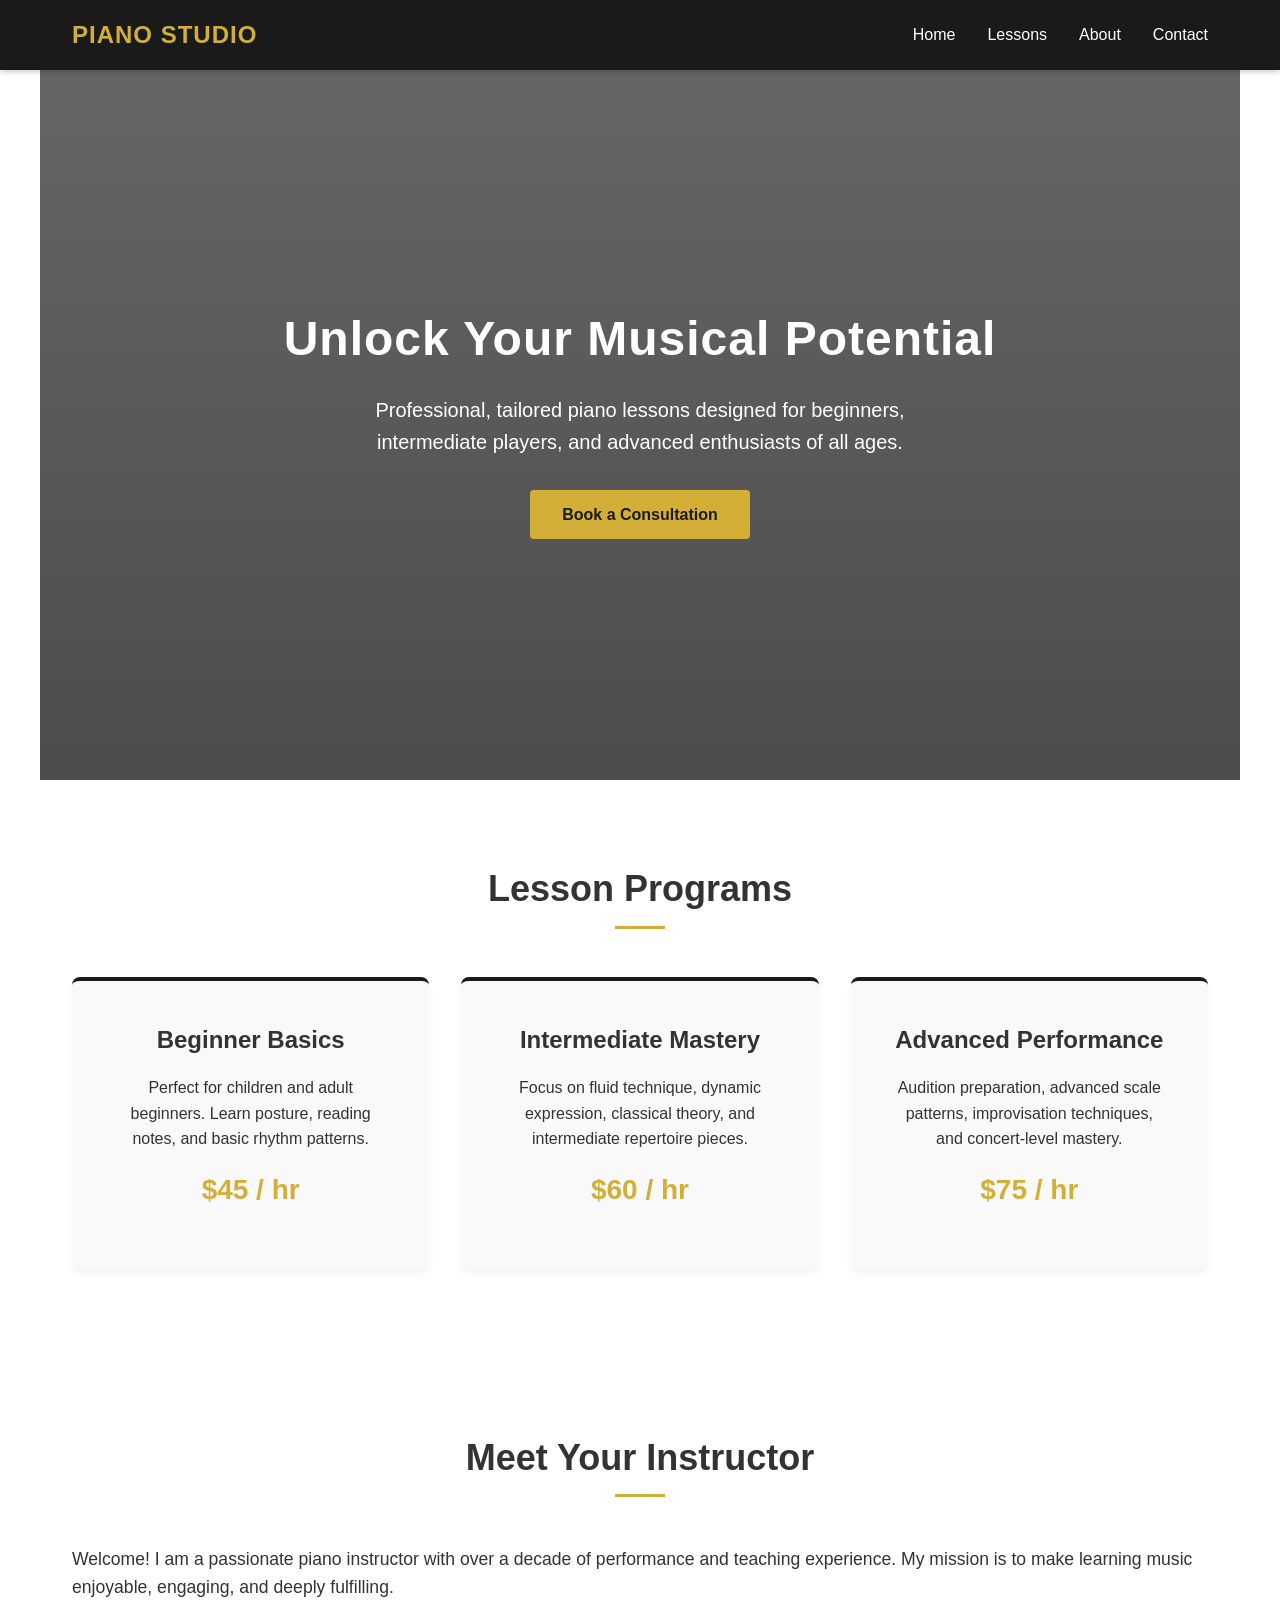
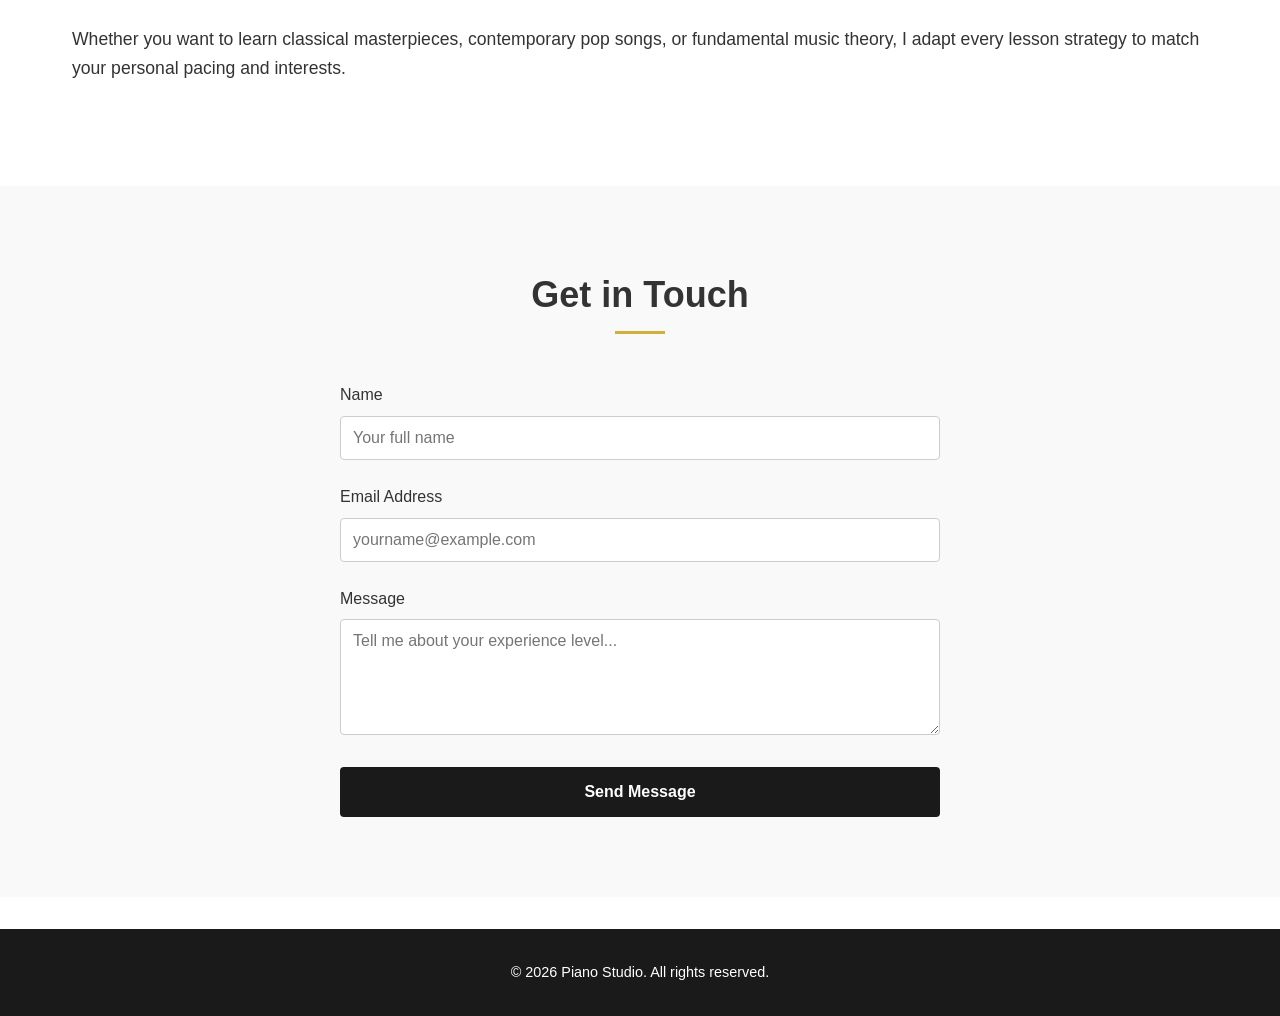
==== index.html @ cf5bf7f0 "Add files via upload" ====
<!DOCTYPE html>
<html lang="en">
<head>
    <meta charset="UTF-8">
    <meta name="viewport" content="width=device-width, initial-scale=1.0">
    <title>Piano Lessons | Custom Teacher Website</title>
    <style>
        :root {
            --primary: #1a1a1a;
            --accent: #d4af37; 
            --bg-light: #f9f9f9;
            --text-dark: #333333;
            --text-light: #ffffff;
        }
        
        * {
            margin: 0;
            padding: 0;
            box-sizing: border-box;
            font-family: 'Segoe UI', Tahoma, Geneva, Verdana, sans-serif;
        }

        body {
            color: var(--text-dark);
            line-height: 1.6;
            background-color: var(--text-light);
        }

        header {
            background-color: var(--primary);
            color: var(--text-light);
            position: fixed;
            width: 100%;
            top: 0;
            z-index: 1000;
            box-shadow: 0 2px 5px rgba(0,0,0,0.2);
        }

        .nav-container {
            max-width: 1200px;
            margin: 0 auto;
            display: flex;
            justify-content: space-between;
            align-items: center;
            padding: 1rem 2rem;
        }

        .logo {
            font-size: 1.5rem;
            font-weight: bold;
            color: var(--accent);
            text-transform: uppercase;
            letter-spacing: 1px;
        }

        nav ul {
            display: flex;
            list-style: none;
        }

        nav ul li {
            margin-left: 2rem;
        }

        nav ul li a {
            color: var(--text-light);
            text-decoration: none;
            font-weight: 500;
            transition: color 0.3s;
        }

        nav ul li a:hover {
            color: var(--accent);
        }

        .hero {
            background: linear-gradient(rgba(0,0,0,0.6), rgba(0,0,0,0.7)), url('https://unsplash.com') no-repeat center center/cover;
            height: 80vh;
            display: flex;
            align-items: center;
            justify-content: center;
            text-align: center;
            color: var(--text-light);
            padding: 0 1rem;
            margin-top: 60px;
        }

        .hero-content h1 {
            font-size: 3rem;
            margin-bottom: 1rem;
            letter-spacing: 1px;
        }

        .hero-content p {
            font-size: 1.25rem;
            margin-bottom: 2rem;
            max-width: 600px;
            margin-left: auto;
            margin-right: auto;
        }

        .btn {
            display: inline-block;
            background-color: var(--accent);
            color: var(--primary);
            padding: 0.75rem 2rem;
            text-decoration: none;
            font-weight: bold;
            border-radius: 4px;
            transition: background 0.3s, transform 0.2s;
        }

        .btn:hover {
            background-color: #bfa030;
            transform: translateY(-2px);
        }

        section {
            padding: 5rem 2rem;
            max-width: 1200px;
            margin: 0 auto;
        }

        .section-title {
            text-align: center;
            font-size: 2.25rem;
            margin-bottom: 3rem;
            position: relative;
        }

        .section-title::after {
            content: '';
            display: block;
            width: 50px;
            height: 3px;
            background-color: var(--accent);
            margin: 0.5rem auto 0 auto;
        }

        .services-grid {
            display: grid;
            grid-template-columns: repeat(auto-fit, minmax(280px, 1fr));
            gap: 2rem;
        }

        .card {
            background-color: var(--bg-light);
            padding: 2.5rem;
            border-radius: 8px;
            text-align: center;
            border-top: 4px solid var(--primary);
            box-shadow: 0 4px 6px rgba(0,0,0,0.05);
        }

        .card:hover {
            border-top-color: var(--accent);
        }

        .card h3 {
            font-size: 1.5rem;
            margin-bottom: 1rem;
        }

        .price {
            font-size: 1.75rem;
            color: var(--accent);
            font-weight: bold;
            margin: 1rem 0;
        }

        .about-container {
            display: flex;
            flex-wrap: wrap;
            gap: 3rem;
            align-items: center;
        }

        .about-text {
            flex: 1;
            min-width: 300px;
        }

        .about-text p {
            margin-bottom: 1.5rem;
            font-size: 1.1rem;
        }

        .contact {
            background-color: var(--bg-light);
            max-width: 100%;
            width: 100%;
        }

        .form-container {
            max-width: 600px;
            margin: 0 auto;
        }

        .form-group {
            margin-bottom: 1.5rem;
        }

        .form-group label {
            display: block;
            margin-bottom: 0.5rem;
            font-weight: 500;
        }

        .form-group input, .form-group textarea {
            width: 100%;
            padding: 0.75rem;
            border: 1px solid #ccc;
            border-radius: 4px;
            font-size: 1rem;
        }

        .form-group input:focus, .form-group textarea:focus {
            outline: none;
            border-color: var(--accent);
        }

        form button {
            width: 100%;
            padding: 1rem;
            background-color: var(--primary);
            color: var(--text-light);
            border: none;
            font-size: 1rem;
            font-weight: bold;
            border-radius: 4px;
            cursor: pointer;
            transition: background 0.3s;
        }

        form button:hover {
            background-color: #333333;
        }

        footer {
            background-color: var(--primary);
            color: var(--text-light);
            text-align: center;
            padding: 2rem;
            margin-top: 2rem;
            font-size: 0.9rem;
        }

        @media (max-width: 768px) {
            .hero-content h1 { font-size: 2.25rem; }
            nav ul { display: none; } 
        }
    </style>
</head>
<body>

    <header>
        <div class="nav-container">
            <div class="logo">Piano Studio</div>
            <nav>
                <ul>
                    <li><a href="#home">Home</a></li>
                    <li><a href="#lessons">Lessons</a></li>
                    <li><a href="#about">About</a></li>
                    <li><a href="#contact">Contact</a></li>
                </ul>
            </nav>
        </div>
    </header>

    <section id="home" class="hero">
        <div class="hero-content">
            <h1>Unlock Your Musical Potential</h1>
            <p>Professional, tailored piano lessons designed for beginners, intermediate players, and advanced enthusiasts of all ages.</p>
            <a href="#contact" class="btn">Book a Consultation</a>
        </div>
    </section>

    <section id="lessons">
        <h2 class="section-title">Lesson Programs</h2>
        <div class="services-grid">
            <div class="card">
                <h3>Beginner Basics</h3>
                <p>Perfect for children and adult beginners. Learn posture, reading notes, and basic rhythm patterns.</p>
                <div class="price">$45 / hr</div>
            </div>
            <div class="card">
                <h3>Intermediate Mastery</h3>
                <p>Focus on fluid technique, dynamic expression, classical theory, and intermediate repertoire pieces.</p>
                <div class="price">$60 / hr</div>
            </div>
            <div class="card">
                <h3>Advanced Performance</h3>
                <p>Audition preparation, advanced scale patterns, improvisation techniques, and concert-level mastery.</p>
                <div class="price">$75 / hr</div>
            </div>
        </div>
    </section>

    <section id="about">
        <h2 class="section-title">Meet Your Instructor</h2>
        <div class="about-container">
            <div class="about-text">
                <p>Welcome! I am a passionate piano instructor with over a decade of performance and teaching experience. My mission is to make learning music enjoyable, engaging, and deeply fulfilling.</p>
                <p>Whether you want to learn classical masterpieces, contemporary pop songs, or fundamental music theory, I adapt every lesson strategy to match your personal pacing and interests.</p>
            </div>
        </div>
    </section>

    <section id="contact" class="contact">
        <h2 class="section-title">Get in Touch</h2>
        <div class="form-container">
            <!-- Tip: Hook the action attribute up to a service like Formspree to get free email routing -->
            <form action="#" method="POST">
                <div class="form-group">
                    <label for="name">Name</label>
                    <input type="text" id="name" name="name" required placeholder="Your full name">
                </div>
                <div class="form-group">
                    <label for="email">Email Address</label>
                    <input type="email" id="email" name="email" required placeholder="yourname@example.com">
                </div>
                <div class="form-group">
                    <label for="message">Message</label>
                    <textarea id="message" name="message" rows="5" required placeholder="Tell me about your experience level..."></textarea>
                </div>
                <button type="submit">Send Message</button>
            </form>
        </div>
    </section>

    <footer>
        <p>&copy; 2026 Piano Studio. All rights reserved.</p>
    </footer>

</body>
</html>
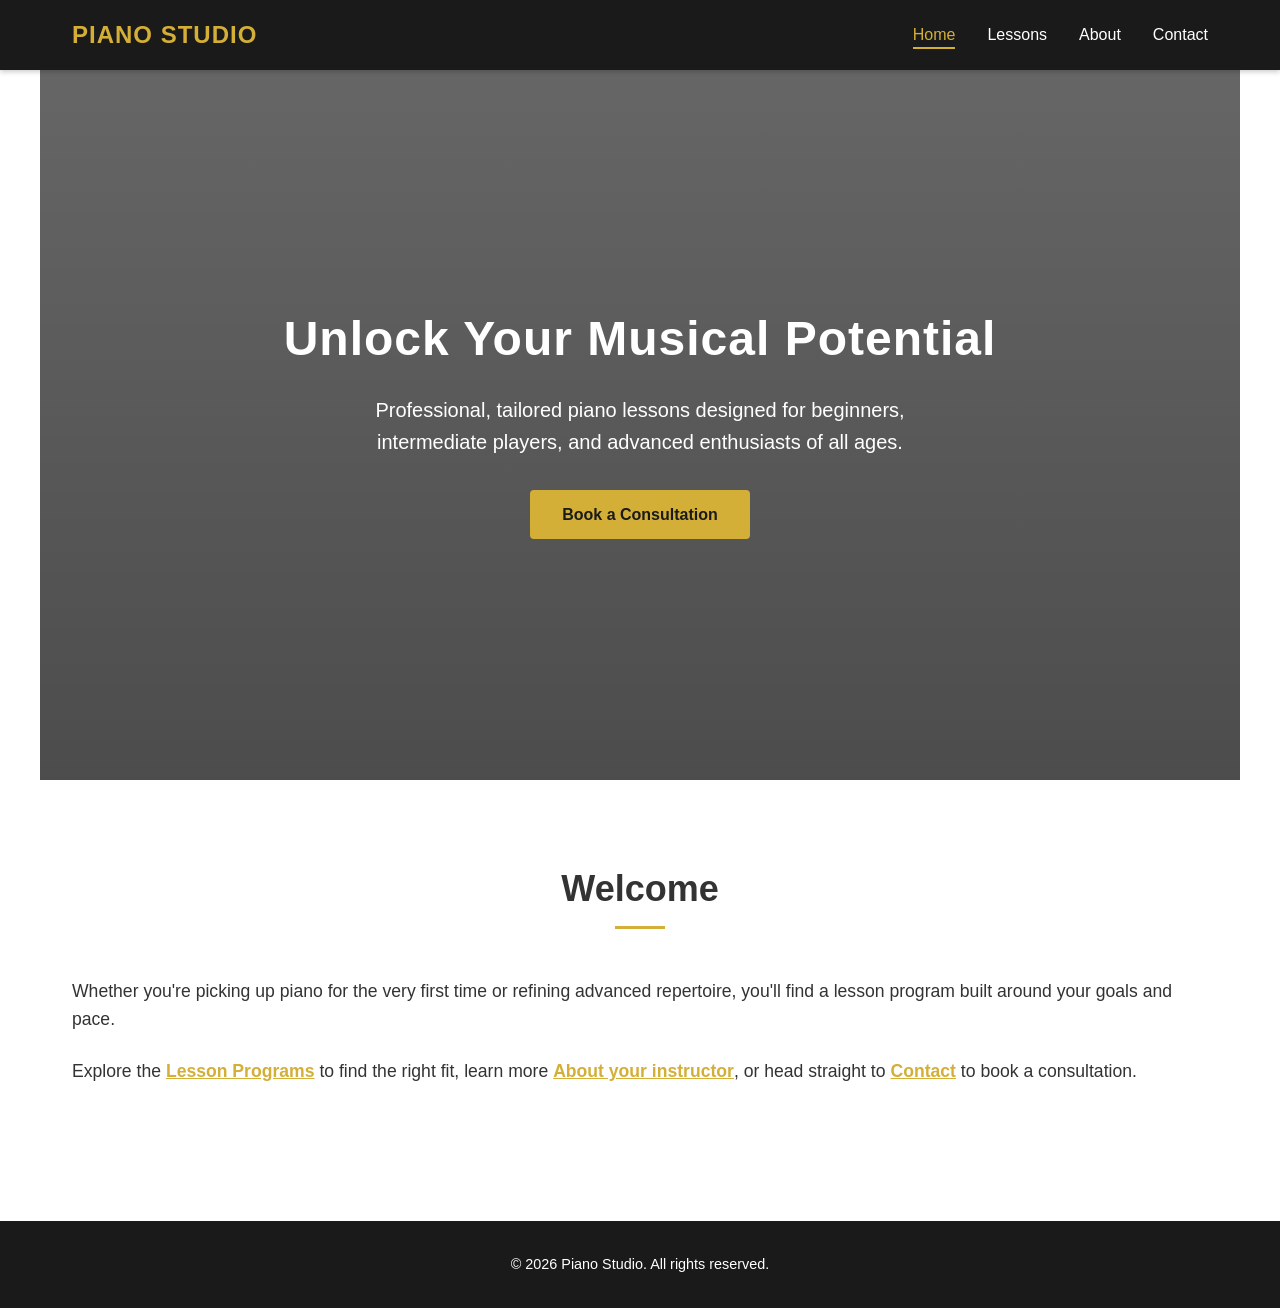
==== commit dfd6ecab: "Add files via upload multiple pages now" ====
--- a/index.html
+++ b/index.html
@@ -3,334 +3,48 @@
 <head>
     <meta charset="UTF-8">
     <meta name="viewport" content="width=device-width, initial-scale=1.0">
-    <title>Piano Lessons | Custom Teacher Website</title>
-    <style>
-        :root {
-            --primary: #1a1a1a;
-            --accent: #d4af37; 
-            --bg-light: #f9f9f9;
-            --text-dark: #333333;
-            --text-light: #ffffff;
-        }
-        
-        * {
-            margin: 0;
-            padding: 0;
-            box-sizing: border-box;
-            font-family: 'Segoe UI', Tahoma, Geneva, Verdana, sans-serif;
-        }
-
-        body {
-            color: var(--text-dark);
-            line-height: 1.6;
-            background-color: var(--text-light);
-        }
-
-        header {
-            background-color: var(--primary);
-            color: var(--text-light);
-            position: fixed;
-            width: 100%;
-            top: 0;
-            z-index: 1000;
-            box-shadow: 0 2px 5px rgba(0,0,0,0.2);
-        }
-
-        .nav-container {
-            max-width: 1200px;
-            margin: 0 auto;
-            display: flex;
-            justify-content: space-between;
-            align-items: center;
-            padding: 1rem 2rem;
-        }
-
-        .logo {
-            font-size: 1.5rem;
-            font-weight: bold;
-            color: var(--accent);
-            text-transform: uppercase;
-            letter-spacing: 1px;
-        }
-
-        nav ul {
-            display: flex;
-            list-style: none;
-        }
-
-        nav ul li {
-            margin-left: 2rem;
-        }
-
-        nav ul li a {
-            color: var(--text-light);
-            text-decoration: none;
-            font-weight: 500;
-            transition: color 0.3s;
-        }
-
-        nav ul li a:hover {
-            color: var(--accent);
-        }
-
-        .hero {
-            background: linear-gradient(rgba(0,0,0,0.6), rgba(0,0,0,0.7)), url('https://unsplash.com') no-repeat center center/cover;
-            height: 80vh;
-            display: flex;
-            align-items: center;
-            justify-content: center;
-            text-align: center;
-            color: var(--text-light);
-            padding: 0 1rem;
-            margin-top: 60px;
-        }
-
-        .hero-content h1 {
-            font-size: 3rem;
-            margin-bottom: 1rem;
-            letter-spacing: 1px;
-        }
-
-        .hero-content p {
-            font-size: 1.25rem;
-            margin-bottom: 2rem;
-            max-width: 600px;
-            margin-left: auto;
-            margin-right: auto;
-        }
-
-        .btn {
-            display: inline-block;
-            background-color: var(--accent);
-            color: var(--primary);
-            padding: 0.75rem 2rem;
-            text-decoration: none;
-            font-weight: bold;
-            border-radius: 4px;
-            transition: background 0.3s, transform 0.2s;
-        }
-
-        .btn:hover {
-            background-color: #bfa030;
-            transform: translateY(-2px);
-        }
-
-        section {
-            padding: 5rem 2rem;
-            max-width: 1200px;
-            margin: 0 auto;
-        }
-
-        .section-title {
-            text-align: center;
-            font-size: 2.25rem;
-            margin-bottom: 3rem;
-            position: relative;
-        }
-
-        .section-title::after {
-            content: '';
-            display: block;
-            width: 50px;
-            height: 3px;
-            background-color: var(--accent);
-            margin: 0.5rem auto 0 auto;
-        }
-
-        .services-grid {
-            display: grid;
-            grid-template-columns: repeat(auto-fit, minmax(280px, 1fr));
-            gap: 2rem;
-        }
-
-        .card {
-            background-color: var(--bg-light);
-            padding: 2.5rem;
-            border-radius: 8px;
-            text-align: center;
-            border-top: 4px solid var(--primary);
-            box-shadow: 0 4px 6px rgba(0,0,0,0.05);
-        }
-
-        .card:hover {
-            border-top-color: var(--accent);
-        }
-
-        .card h3 {
-            font-size: 1.5rem;
-            margin-bottom: 1rem;
-        }
-
-        .price {
-            font-size: 1.75rem;
-            color: var(--accent);
-            font-weight: bold;
-            margin: 1rem 0;
-        }
-
-        .about-container {
-            display: flex;
-            flex-wrap: wrap;
-            gap: 3rem;
-            align-items: center;
-        }
-
-        .about-text {
-            flex: 1;
-            min-width: 300px;
-        }
-
-        .about-text p {
-            margin-bottom: 1.5rem;
-            font-size: 1.1rem;
-        }
-
-        .contact {
-            background-color: var(--bg-light);
-            max-width: 100%;
-            width: 100%;
-        }
-
-        .form-container {
-            max-width: 600px;
-            margin: 0 auto;
-        }
-
-        .form-group {
-            margin-bottom: 1.5rem;
-        }
-
-        .form-group label {
-            display: block;
-            margin-bottom: 0.5rem;
-            font-weight: 500;
-        }
-
-        .form-group input, .form-group textarea {
-            width: 100%;
-            padding: 0.75rem;
-            border: 1px solid #ccc;
-            border-radius: 4px;
-            font-size: 1rem;
-        }
-
-        .form-group input:focus, .form-group textarea:focus {
-            outline: none;
-            border-color: var(--accent);
-        }
-
-        form button {
-            width: 100%;
-            padding: 1rem;
-            background-color: var(--primary);
-            color: var(--text-light);
-            border: none;
-            font-size: 1rem;
-            font-weight: bold;
-            border-radius: 4px;
-            cursor: pointer;
-            transition: background 0.3s;
-        }
-
-        form button:hover {
-            background-color: #333333;
-        }
-
-        footer {
-            background-color: var(--primary);
-            color: var(--text-light);
-            text-align: center;
-            padding: 2rem;
-            margin-top: 2rem;
-            font-size: 0.9rem;
-        }
-
-        @media (max-width: 768px) {
-            .hero-content h1 { font-size: 2.25rem; }
-            nav ul { display: none; } 
-        }
-    </style>
+    <title>Home | Piano Studio</title>
+    <link rel="stylesheet" href="style.css">
 </head>
 <body>
 
     <header>
         <div class="nav-container">
-            <div class="logo">Piano Studio</div>
+            <div class="logo"><a href="index.html" style="color: inherit; text-decoration: none;">Piano Studio</a></div>
             <nav>
                 <ul>
-                    <li><a href="#home">Home</a></li>
-                    <li><a href="#lessons">Lessons</a></li>
-                    <li><a href="#about">About</a></li>
-                    <li><a href="#contact">Contact</a></li>
+                    <li><a href="index.html" class="active">Home</a></li>
+                    <li><a href="lessons.html">Lessons</a></li>
+                    <li><a href="about.html">About</a></li>
+                    <li><a href="contact.html">Contact</a></li>
                 </ul>
             </nav>
         </div>
     </header>
 
+
     <section id="home" class="hero">
         <div class="hero-content">
             <h1>Unlock Your Musical Potential</h1>
             <p>Professional, tailored piano lessons designed for beginners, intermediate players, and advanced enthusiasts of all ages.</p>
-            <a href="#contact" class="btn">Book a Consultation</a>
+            <a href="contact.html" class="btn">Book a Consultation</a>
         </div>
     </section>
 
-    <section id="lessons">
-        <h2 class="section-title">Lesson Programs</h2>
-        <div class="services-grid">
-            <div class="card">
-                <h3>Beginner Basics</h3>
-                <p>Perfect for children and adult beginners. Learn posture, reading notes, and basic rhythm patterns.</p>
-                <div class="price">$45 / hr</div>
-            </div>
-            <div class="card">
-                <h3>Intermediate Mastery</h3>
-                <p>Focus on fluid technique, dynamic expression, classical theory, and intermediate repertoire pieces.</p>
-                <div class="price">$60 / hr</div>
-            </div>
-            <div class="card">
-                <h3>Advanced Performance</h3>
-                <p>Audition preparation, advanced scale patterns, improvisation techniques, and concert-level mastery.</p>
-                <div class="price">$75 / hr</div>
+    <section>
+        <h2 class="section-title">Welcome</h2>
+        <div class="about-container">
+            <div class="about-text">
+                <p>Whether you're picking up piano for the very first time or refining advanced repertoire, you'll find a lesson program built around your goals and pace.</p>
+                <p>Explore the <a href="lessons.html" style="color: var(--accent); font-weight: 600;">Lesson Programs</a> to find the right fit, learn more <a href="about.html" style="color: var(--accent); font-weight: 600;">About your instructor</a>, or head straight to <a href="contact.html" style="color: var(--accent); font-weight: 600;">Contact</a> to book a consultation.</p>
             </div>
         </div>
     </section>
 
-    <section id="about">
-        <h2 class="section-title">Meet Your Instructor</h2>
-        <div class="about-container">
-            <div class="about-text">
-                <p>Welcome! I am a passionate piano instructor with over a decade of performance and teaching experience. My mission is to make learning music enjoyable, engaging, and deeply fulfilling.</p>
-                <p>Whether you want to learn classical masterpieces, contemporary pop songs, or fundamental music theory, I adapt every lesson strategy to match your personal pacing and interests.</p>
-            </div>
-        </div>
-    </section>
-
-    <section id="contact" class="contact">
-        <h2 class="section-title">Get in Touch</h2>
-        <div class="form-container">
-            <!-- Tip: Hook the action attribute up to a service like Formspree to get free email routing -->
-            <form action="#" method="POST">
-                <div class="form-group">
-                    <label for="name">Name</label>
-                    <input type="text" id="name" name="name" required placeholder="Your full name">
-                </div>
-                <div class="form-group">
-                    <label for="email">Email Address</label>
-                    <input type="email" id="email" name="email" required placeholder="yourname@example.com">
-                </div>
-                <div class="form-group">
-                    <label for="message">Message</label>
-                    <textarea id="message" name="message" rows="5" required placeholder="Tell me about your experience level..."></textarea>
-                </div>
-                <button type="submit">Send Message</button>
-            </form>
-        </div>
-    </section>
 
     <footer>
         <p>&copy; 2026 Piano Studio. All rights reserved.</p>
     </footer>
 
 </body>
-</html>+</html>
--- a/style.css
+++ b/style.css
@@ -0,0 +1,288 @@
+:root {
+            --primary: #1a1a1a;
+            --accent: #d4af37; 
+            --bg-light: #f9f9f9;
+            --text-dark: #333333;
+            --text-light: #ffffff;
+        }
+        
+        * {
+            margin: 0;
+            padding: 0;
+            box-sizing: border-box;
+            font-family: 'Segoe UI', Tahoma, Geneva, Verdana, sans-serif;
+        }
+
+        body {
+            color: var(--text-dark);
+            line-height: 1.6;
+            background-color: var(--text-light);
+        }
+
+        header {
+            background-color: var(--primary);
+            color: var(--text-light);
+            position: fixed;
+            width: 100%;
+            top: 0;
+            z-index: 1000;
+            box-shadow: 0 2px 5px rgba(0,0,0,0.2);
+        }
+
+        .nav-container {
+            max-width: 1200px;
+            margin: 0 auto;
+            display: flex;
+            justify-content: space-between;
+            align-items: center;
+            padding: 1rem 2rem;
+        }
+
+        .logo {
+            font-size: 1.5rem;
+            font-weight: bold;
+            color: var(--accent);
+            text-transform: uppercase;
+            letter-spacing: 1px;
+        }
+
+        nav ul {
+            display: flex;
+            list-style: none;
+        }
+
+        nav ul li {
+            margin-left: 2rem;
+        }
+
+        nav ul li a {
+            color: var(--text-light);
+            text-decoration: none;
+            font-weight: 500;
+            transition: color 0.3s;
+            padding-bottom: 4px;
+        }
+
+        nav ul li a:hover {
+            color: var(--accent);
+        }
+
+        nav ul li a.active {
+            color: var(--accent);
+            border-bottom: 2px solid var(--accent);
+        }
+
+        .hero {
+            background: linear-gradient(rgba(0,0,0,0.6), rgba(0,0,0,0.7)), url('https://images.unsplash.com/photo-1520523839897-bd0b52f945a0?auto=format&fit=crop&w=1600&q=80') no-repeat center center/cover;
+            height: 80vh;
+            display: flex;
+            align-items: center;
+            justify-content: center;
+            text-align: center;
+            color: var(--text-light);
+            padding: 0 1rem;
+            margin-top: 60px;
+        }
+
+        .page-hero {
+            background: linear-gradient(rgba(0,0,0,0.65), rgba(0,0,0,0.75)), url('https://images.unsplash.com/photo-1520523839897-bd0b52f945a0?auto=format&fit=crop&w=1600&q=80') no-repeat center center/cover;
+            height: 35vh;
+            min-height: 220px;
+            display: flex;
+            align-items: center;
+            justify-content: center;
+            text-align: center;
+            color: var(--text-light);
+            padding: 0 1rem;
+            margin-top: 60px;
+        }
+
+        .page-hero h1 {
+            font-size: 2.5rem;
+            letter-spacing: 1px;
+        }
+
+        .hero-content h1 {
+            font-size: 3rem;
+            margin-bottom: 1rem;
+            letter-spacing: 1px;
+        }
+
+        .hero-content p {
+            font-size: 1.25rem;
+            margin-bottom: 2rem;
+            max-width: 600px;
+            margin-left: auto;
+            margin-right: auto;
+        }
+
+        .btn {
+            display: inline-block;
+            background-color: var(--accent);
+            color: var(--primary);
+            padding: 0.75rem 2rem;
+            text-decoration: none;
+            font-weight: bold;
+            border-radius: 4px;
+            transition: background 0.3s, transform 0.2s;
+        }
+
+        .btn:hover {
+            background-color: #bfa030;
+            transform: translateY(-2px);
+        }
+
+        section {
+            padding: 5rem 2rem;
+            max-width: 1200px;
+            margin: 0 auto;
+        }
+
+        .section-title {
+            text-align: center;
+            font-size: 2.25rem;
+            margin-bottom: 3rem;
+            position: relative;
+        }
+
+        .section-title::after {
+            content: '';
+            display: block;
+            width: 50px;
+            height: 3px;
+            background-color: var(--accent);
+            margin: 0.5rem auto 0 auto;
+        }
+
+        .services-grid {
+            display: grid;
+            grid-template-columns: repeat(auto-fit, minmax(280px, 1fr));
+            gap: 2rem;
+        }
+
+        .card {
+            background-color: var(--bg-light);
+            padding: 2.5rem;
+            border-radius: 8px;
+            text-align: center;
+            border-top: 4px solid var(--primary);
+            box-shadow: 0 4px 6px rgba(0,0,0,0.05);
+            transition: border-color 0.3s;
+        }
+
+        .card:hover {
+            border-top-color: var(--accent);
+        }
+
+        .card h3 {
+            font-size: 1.5rem;
+            margin-bottom: 1rem;
+        }
+
+        .price {
+            font-size: 1.75rem;
+            color: var(--accent);
+            font-weight: bold;
+            margin: 1rem 0;
+        }
+
+        .about-container {
+            display: flex;
+            flex-wrap: wrap;
+            gap: 3rem;
+            align-items: center;
+        }
+
+        .about-text {
+            flex: 1;
+            min-width: 300px;
+        }
+
+        .about-text p {
+            margin-bottom: 1.5rem;
+            font-size: 1.1rem;
+        }
+
+        .highlights {
+            list-style: none;
+            margin-top: 1rem;
+        }
+
+        .highlights li {
+            padding: 0.5rem 0;
+            padding-left: 1.75rem;
+            position: relative;
+        }
+
+        .highlights li::before {
+            content: '\2726';
+            color: var(--accent);
+            position: absolute;
+            left: 0;
+        }
+
+        .contact {
+            background-color: var(--bg-light);
+            max-width: 100%;
+            width: 100%;
+        }
+
+        .form-container {
+            max-width: 600px;
+            margin: 0 auto;
+        }
+
+        .form-group {
+            margin-bottom: 1.5rem;
+        }
+
+        .form-group label {
+            display: block;
+            margin-bottom: 0.5rem;
+            font-weight: 500;
+        }
+
+        .form-group input, .form-group textarea {
+            width: 100%;
+            padding: 0.75rem;
+            border: 1px solid #ccc;
+            border-radius: 4px;
+            font-size: 1rem;
+        }
+
+        .form-group input:focus, .form-group textarea:focus {
+            outline: none;
+            border-color: var(--accent);
+        }
+
+        form button {
+            width: 100%;
+            padding: 1rem;
+            background-color: var(--primary);
+            color: var(--text-light);
+            border: none;
+            font-size: 1rem;
+            font-weight: bold;
+            border-radius: 4px;
+            cursor: pointer;
+            transition: background 0.3s;
+        }
+
+        form button:hover {
+            background-color: #333333;
+        }
+
+        footer {
+            background-color: var(--primary);
+            color: var(--text-light);
+            text-align: center;
+            padding: 2rem;
+            margin-top: 2rem;
+            font-size: 0.9rem;
+        }
+
+        @media (max-width: 768px) {
+            .hero-content h1 { font-size: 2.25rem; }
+            .page-hero h1 { font-size: 1.75rem; }
+            nav ul { display: none; } 
+        }
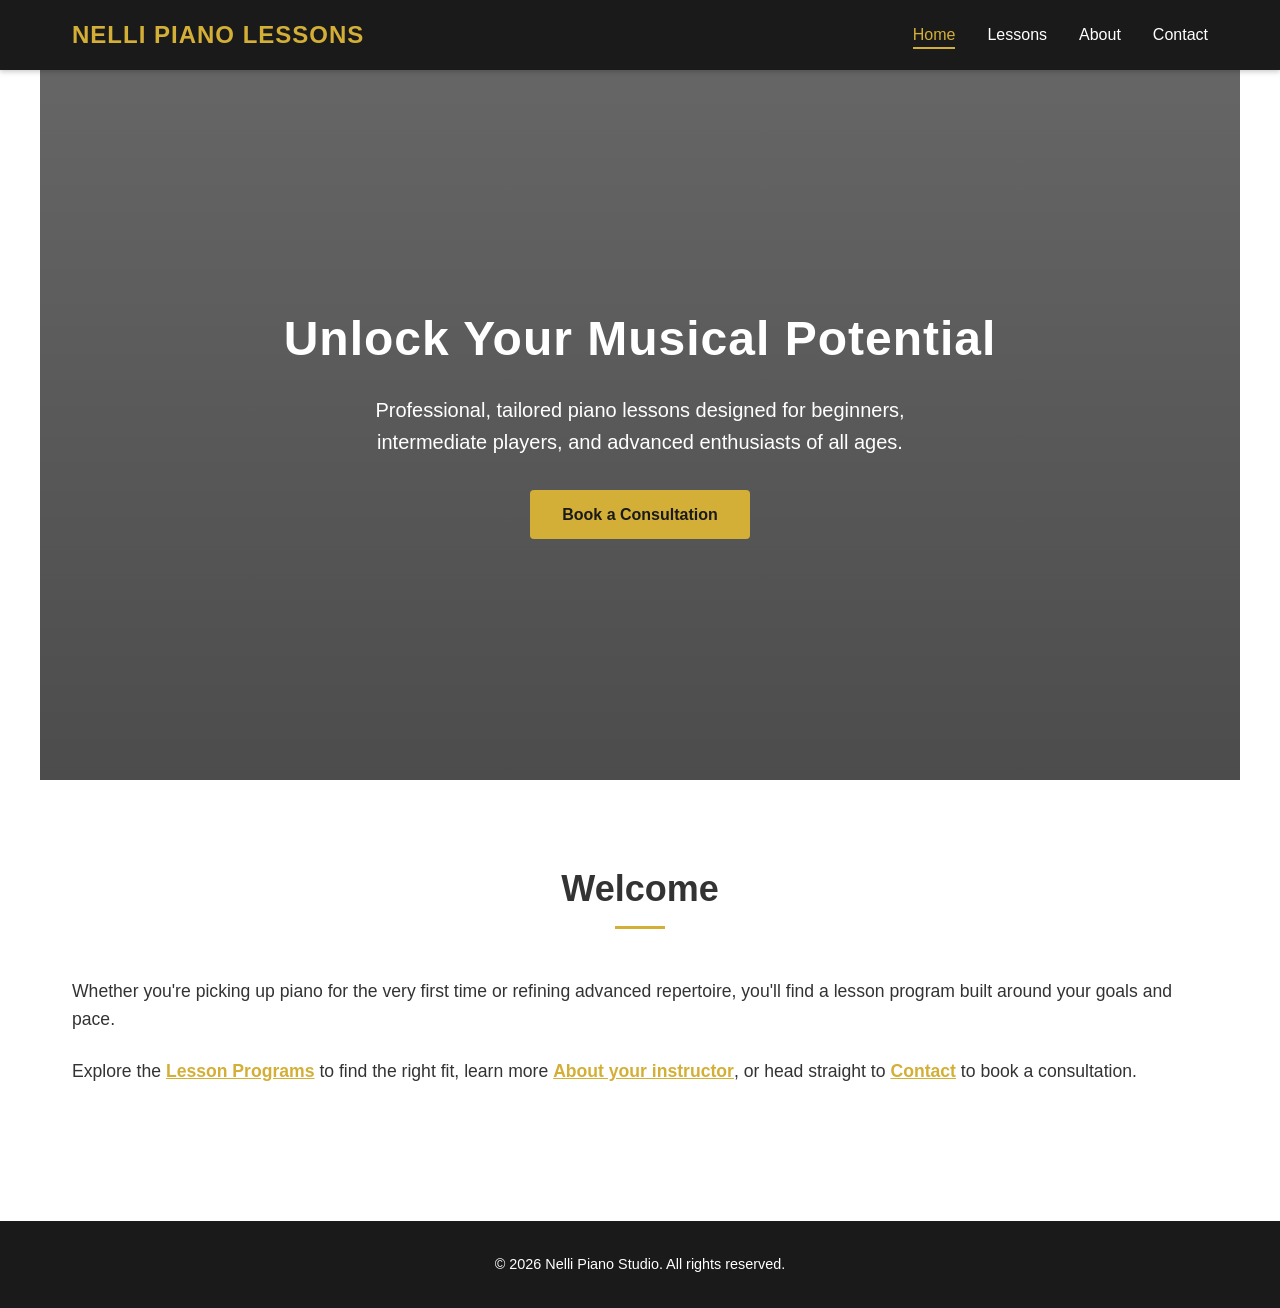
==== commit e64096fb: "Update index.html" ====
--- a/index.html
+++ b/index.html
@@ -3,14 +3,14 @@
 <head>
     <meta charset="UTF-8">
     <meta name="viewport" content="width=device-width, initial-scale=1.0">
-    <title>Home | Piano Studio</title>
+    <title>Home | Nelli Piano Lessons</title>
     <link rel="stylesheet" href="style.css">
 </head>
 <body>
 
     <header>
         <div class="nav-container">
-            <div class="logo"><a href="index.html" style="color: inherit; text-decoration: none;">Piano Studio</a></div>
+            <div class="logo"><a href="index.html" style="color: inherit; text-decoration: none;">Nelli Piano Lessons</a></div>
             <nav>
                 <ul>
                     <li><a href="index.html" class="active">Home</a></li>
@@ -43,7 +43,7 @@
 
 
     <footer>
-        <p>&copy; 2026 Piano Studio. All rights reserved.</p>
+        <p>&copy; 2026 Nelli Piano Studio. All rights reserved.</p>
     </footer>
 
 </body>
